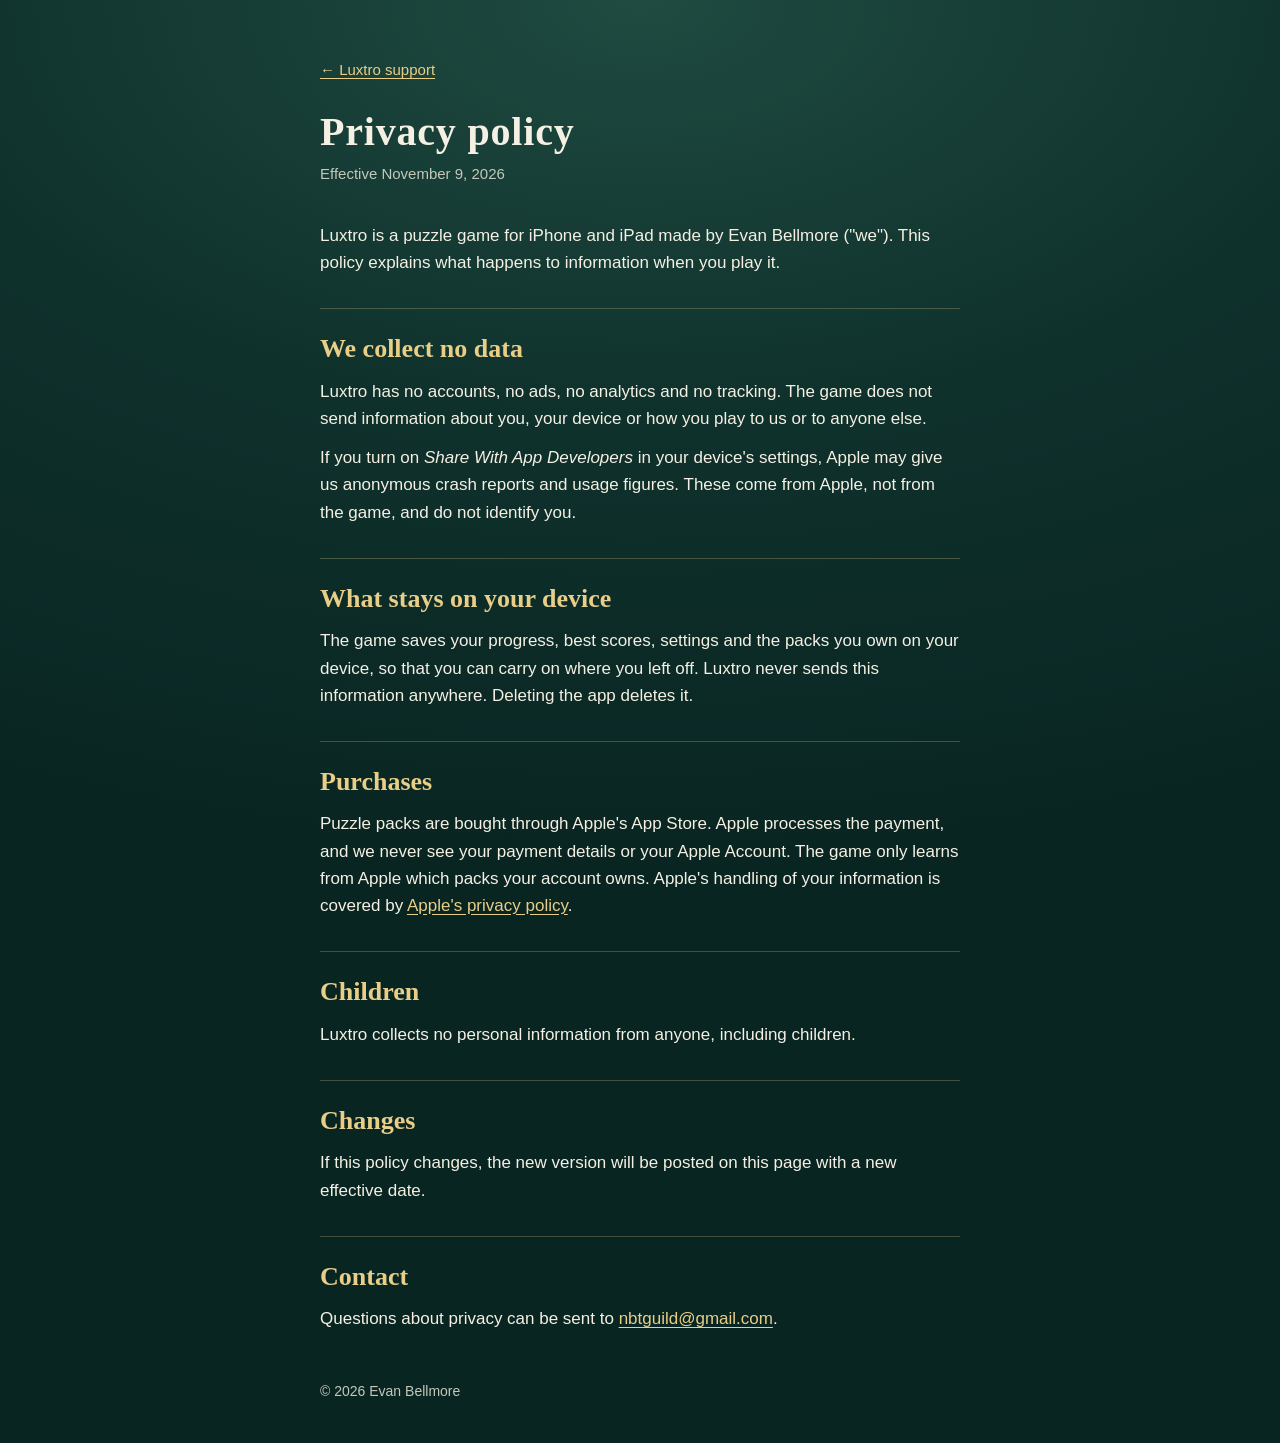
==== privacy.html @ be551766 "Add Luxtro's support page and privacy policy Co-Authored-By: Claude Opus 5.5 <noreply@anthropic.com>" ====
<!doctype html>
<html lang="en">
<head>
<meta charset="utf-8">
<meta name="viewport" content="width=device-width, initial-scale=1">
<title>Luxtro Privacy Policy</title>
<meta name="description" content="Luxtro collects no data. The privacy policy for the iPhone and iPad puzzle game.">
<link rel="icon" href="icon.svg" type="image/svg+xml">
<link rel="stylesheet" href="style.css">
</head>
<body>
<main>
  <a class="back" href="./">← Luxtro support</a>
  <header>
    <h1 class="page">Privacy policy</h1>
    <p class="meta">Effective November 9, 2026</p>
  </header>

  <p>Luxtro is a puzzle game for iPhone and iPad made by Evan Bellmore ("we"). This policy explains what happens to information when you play it.</p>

  <section>
    <h2>We collect no data</h2>
    <p>Luxtro has no accounts, no ads, no analytics and no tracking. The game does not send information about you, your device or how you play to us or to anyone else.</p>
    <p>If you turn on <em>Share With App Developers</em> in your device's settings, Apple may give us anonymous crash reports and usage figures. These come from Apple, not from the game, and do not identify you.</p>
  </section>

  <section>
    <h2>What stays on your device</h2>
    <p>The game saves your progress, best scores, settings and the packs you own on your device, so that you can carry on where you left off. Luxtro never sends this information anywhere. Deleting the app deletes it.</p>
  </section>

  <section>
    <h2>Purchases</h2>
    <p>Puzzle packs are bought through Apple's App Store. Apple processes the payment, and we never see your payment details or your Apple Account. The game only learns from Apple which packs your account owns. Apple's handling of your information is covered by <a href="https://www.apple.com/legal/privacy/">Apple's privacy policy</a>.</p>
  </section>

  <section>
    <h2>Children</h2>
    <p>Luxtro collects no personal information from anyone, including children.</p>
  </section>

  <section>
    <h2>Changes</h2>
    <p>If this policy changes, the new version will be posted on this page with a new effective date.</p>
  </section>

  <section>
    <h2>Contact</h2>
    <p>Questions about privacy can be sent to <a href="mailto:nbtguild@gmail.com">nbtguild@gmail.com</a>.</p>
  </section>

  <footer>© 2026 Evan Bellmore</footer>
</main>
</body>
</html>
---- style.css ----
:root {
  --bg: #0f312c;
  --bg-deep: #092522;
  --paper: #f5f0e3;
  --muted: #c3c9b9;
  --brass: #e9ce88;
  --brass-hover: #fff1c4;
  --line: rgba(233, 206, 136, 0.26);
  --serif: "Iowan Old Style", "Palatino Linotype", Palatino, "Book Antiqua", Georgia, serif;
  --sans: -apple-system, BlinkMacSystemFont, "Segoe UI", Roboto, Helvetica, Arial, sans-serif;
}

* { box-sizing: border-box; }

html { background: var(--bg-deep); }

body {
  margin: 0;
  min-height: 100vh;
  background: radial-gradient(120% 60% at 50% 0%, #1f4b41 0%, var(--bg) 48%, var(--bg-deep) 100%);
  color: var(--paper);
  font: 17px/1.6 var(--sans);
  -webkit-text-size-adjust: 100%;
}

main {
  max-width: 680px;
  margin: 0 auto;
  padding: 56px 20px 40px;
}

header { margin-bottom: 36px; }

.icon {
  display: block;
  width: 88px;
  height: 88px;
  border-radius: 20px;
  box-shadow: 0 12px 32px rgba(0, 0, 0, 0.35);
}

.kicker {
  margin: 26px 0 4px;
  color: var(--muted);
  font-size: 13px;
  letter-spacing: 0.18em;
  text-transform: uppercase;
}

h1 {
  margin: 0;
  font: 600 52px/1.1 var(--serif);
  letter-spacing: 0.02em;
}

h1.page { font-size: 40px; }

.lede {
  margin: 12px 0 0;
  color: var(--muted);
  font-size: 19px;
}

.meta {
  margin: 8px 0 0;
  color: var(--muted);
  font-size: 15px;
}

section {
  margin-top: 32px;
  padding-top: 24px;
  border-top: 1px solid var(--line);
}

h2 {
  margin: 0 0 12px;
  color: var(--brass);
  font: 600 26px/1.25 var(--serif);
}

h3 {
  margin: 22px 0 4px;
  font-size: 17px;
}

p { margin: 0 0 12px; }

a {
  color: var(--brass);
  text-underline-offset: 3px;
}

a:hover { color: var(--brass-hover); }

.back {
  display: inline-block;
  margin-bottom: 28px;
  font-size: 15px;
}

footer {
  margin-top: 48px;
  color: var(--muted);
  font-size: 14px;
}
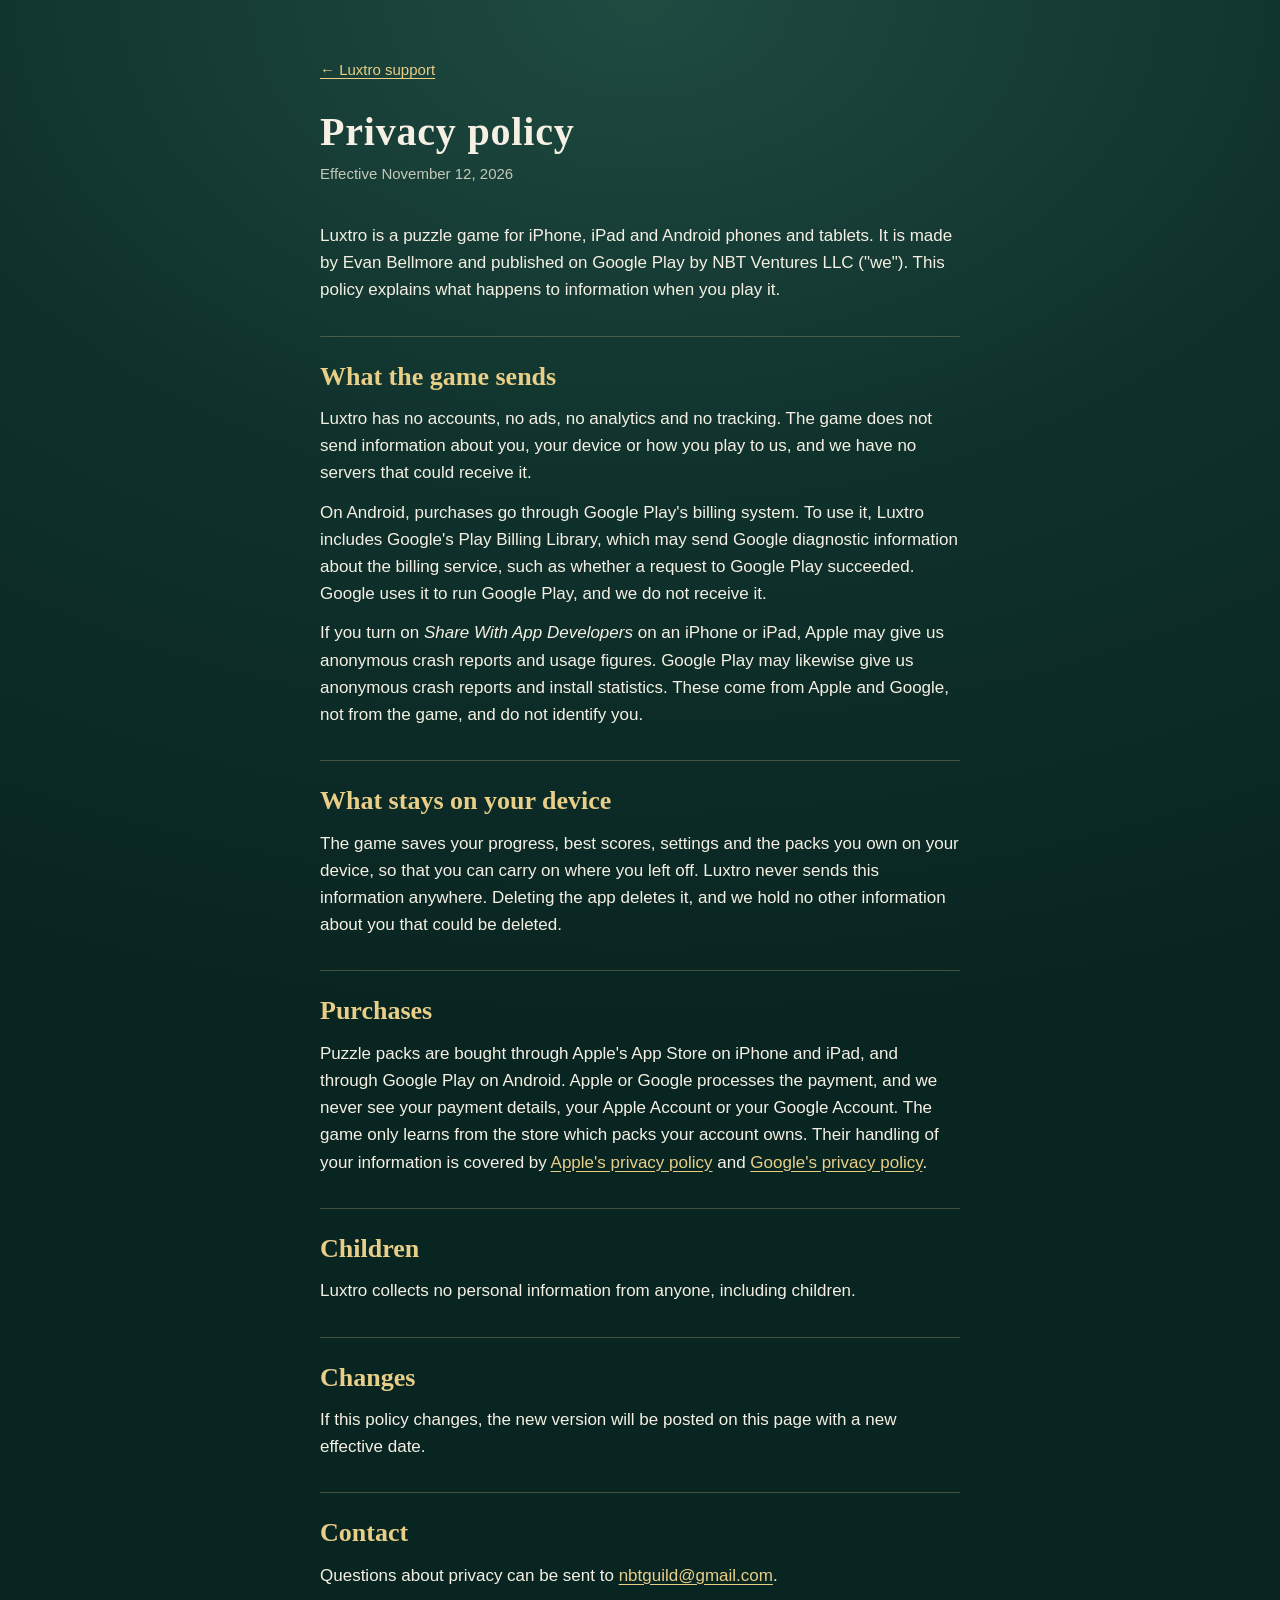
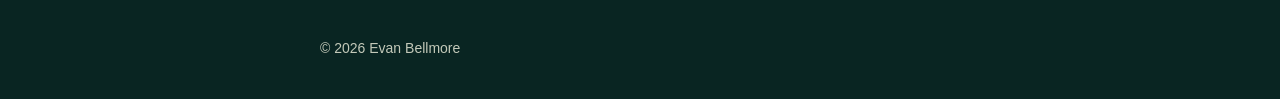
==== commit cd6fb2c2: "Cover Android and Google Play on the privacy and support pages The privacy policy now names NBT Vent" ====
--- a/privacy.html
+++ b/privacy.html
@@ -4,7 +4,7 @@
 <meta charset="utf-8">
 <meta name="viewport" content="width=device-width, initial-scale=1">
 <title>Luxtro Privacy Policy</title>
-<meta name="description" content="Luxtro collects no data. The privacy policy for the iPhone and iPad puzzle game.">
+<meta name="description" content="The privacy policy for Luxtro, the puzzle game for iPhone, iPad and Android: no accounts, no ads and no tracking.">
 <link rel="icon" href="icon.svg" type="image/svg+xml">
 <link rel="stylesheet" href="style.css">
 </head>
@@ -13,25 +13,26 @@
   <a class="back" href="./">← Luxtro support</a>
   <header>
     <h1 class="page">Privacy policy</h1>
-    <p class="meta">Effective November 9, 2026</p>
+    <p class="meta">Effective November 12, 2026</p>
   </header>
 
-  <p>Luxtro is a puzzle game for iPhone and iPad made by Evan Bellmore ("we"). This policy explains what happens to information when you play it.</p>
+  <p>Luxtro is a puzzle game for iPhone, iPad and Android phones and tablets. It is made by Evan Bellmore and published on Google Play by NBT Ventures LLC ("we"). This policy explains what happens to information when you play it.</p>
 
   <section>
-    <h2>We collect no data</h2>
-    <p>Luxtro has no accounts, no ads, no analytics and no tracking. The game does not send information about you, your device or how you play to us or to anyone else.</p>
-    <p>If you turn on <em>Share With App Developers</em> in your device's settings, Apple may give us anonymous crash reports and usage figures. These come from Apple, not from the game, and do not identify you.</p>
+    <h2>What the game sends</h2>
+    <p>Luxtro has no accounts, no ads, no analytics and no tracking. The game does not send information about you, your device or how you play to us, and we have no servers that could receive it.</p>
+    <p>On Android, purchases go through Google Play's billing system. To use it, Luxtro includes Google's Play Billing Library, which may send Google diagnostic information about the billing service, such as whether a request to Google Play succeeded. Google uses it to run Google Play, and we do not receive it.</p>
+    <p>If you turn on <em>Share With App Developers</em> on an iPhone or iPad, Apple may give us anonymous crash reports and usage figures. Google Play may likewise give us anonymous crash reports and install statistics. These come from Apple and Google, not from the game, and do not identify you.</p>
   </section>
 
   <section>
     <h2>What stays on your device</h2>
-    <p>The game saves your progress, best scores, settings and the packs you own on your device, so that you can carry on where you left off. Luxtro never sends this information anywhere. Deleting the app deletes it.</p>
+    <p>The game saves your progress, best scores, settings and the packs you own on your device, so that you can carry on where you left off. Luxtro never sends this information anywhere. Deleting the app deletes it, and we hold no other information about you that could be deleted.</p>
   </section>
 
   <section>
     <h2>Purchases</h2>
-    <p>Puzzle packs are bought through Apple's App Store. Apple processes the payment, and we never see your payment details or your Apple Account. The game only learns from Apple which packs your account owns. Apple's handling of your information is covered by <a href="https://www.apple.com/legal/privacy/">Apple's privacy policy</a>.</p>
+    <p>Puzzle packs are bought through Apple's App Store on iPhone and iPad, and through Google Play on Android. Apple or Google processes the payment, and we never see your payment details, your Apple Account or your Google Account. The game only learns from the store which packs your account owns. Their handling of your information is covered by <a href="https://www.apple.com/legal/privacy/">Apple's privacy policy</a> and <a href="https://policies.google.com/privacy">Google's privacy policy</a>.</p>
   </section>
 
   <section>
